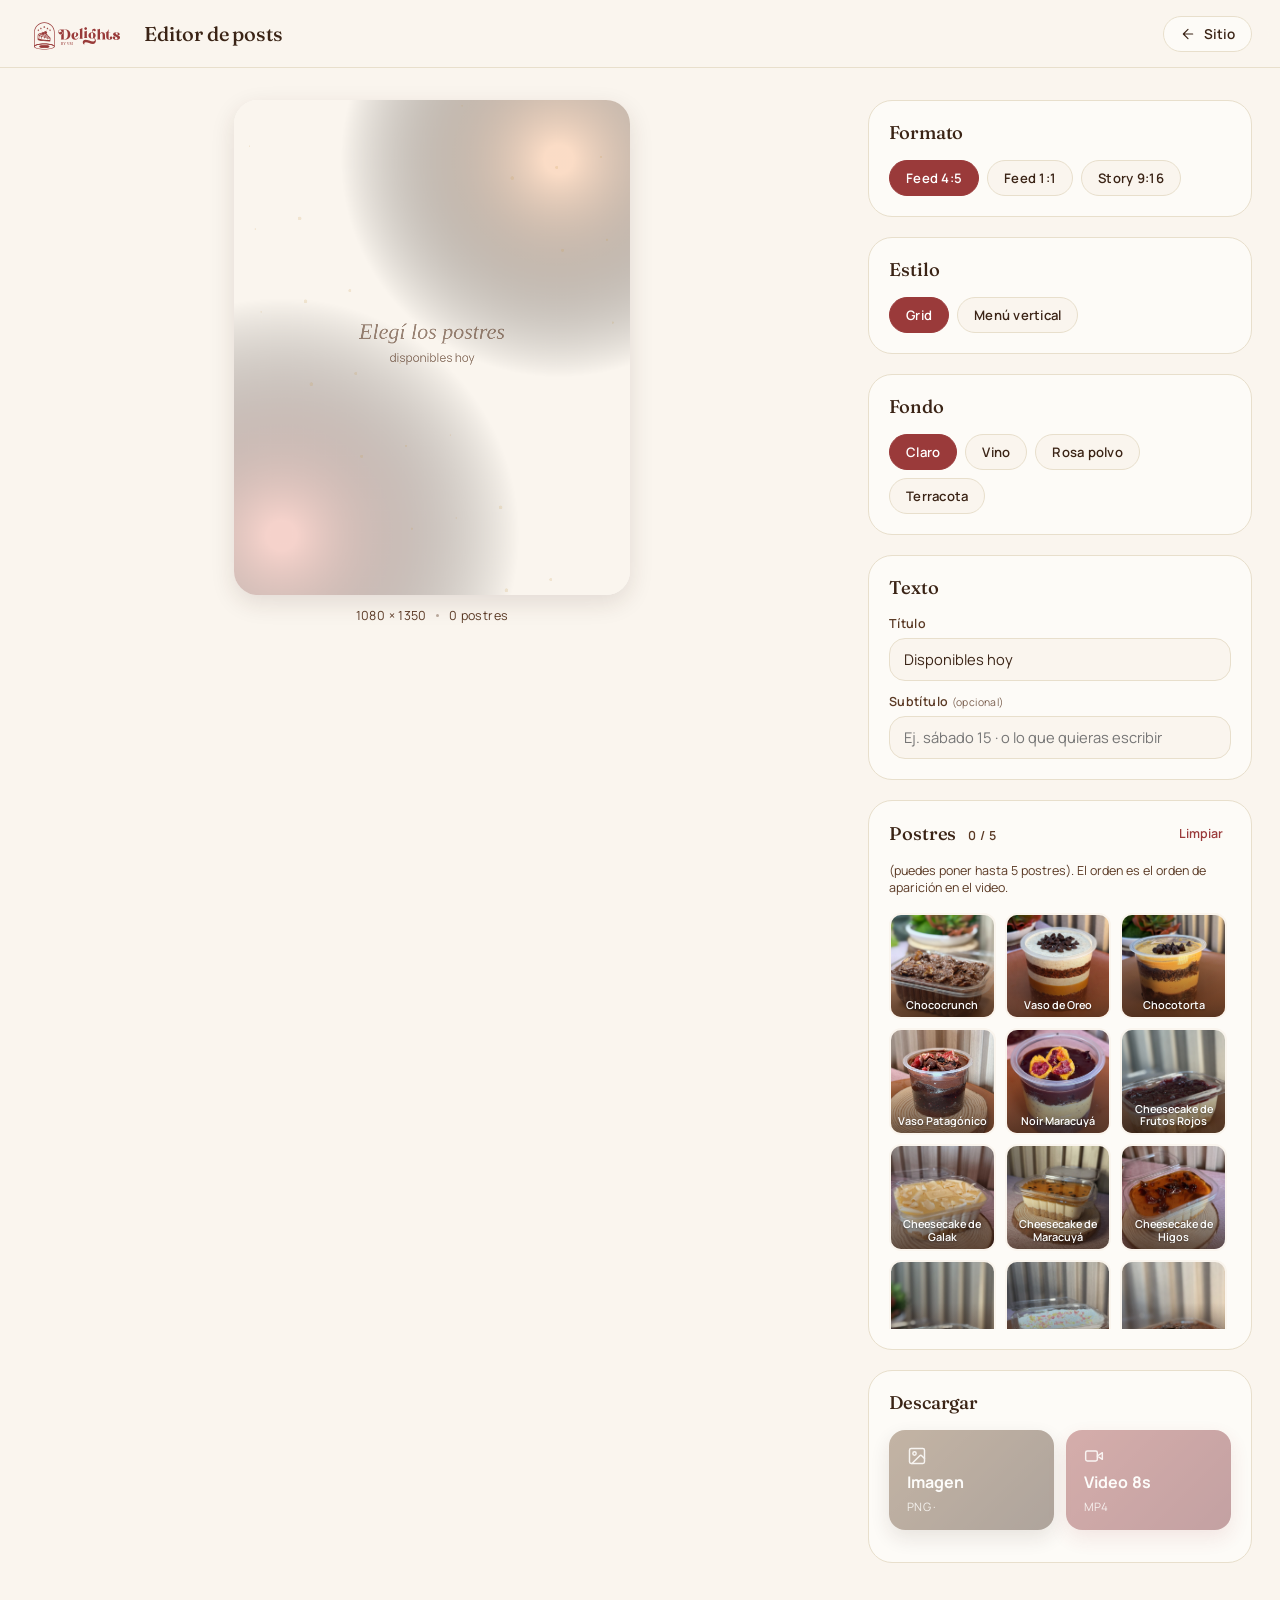
==== posts.html @ 90ce0c89 "Add files via upload" ====
<!DOCTYPE html>
<html lang="es">
<head>
  <meta charset="UTF-8">
  <meta name="viewport" content="width=device-width, initial-scale=1">
  <title>Editor de Posts · Delights by VM</title>
  <meta name="robots" content="noindex, nofollow">
  <link rel="icon" href="assets/logo.svg" type="image/svg+xml">

  <link rel="preconnect" href="https://fonts.googleapis.com">
  <link rel="preconnect" href="https://fonts.gstatic.com" crossorigin>
  <link href="https://fonts.googleapis.com/css2?family=Fraunces:ital,opsz,wght@0,9..144,300..700;1,9..144,300..700&family=Manrope:wght@400;500;600;700;800&display=swap" rel="stylesheet">
  <link rel="stylesheet" href="posts.css">
</head>
<body>

  <header class="tool-head">
    <div class="tool-brand">
      <img src="assets/logo.svg" alt="">
      <div>
        <h1>Editor de posts</h1>
        <span></span>
      </div>
    </div>
    <a class="tool-back" href="index.html" title="Volver al sitio">
      <svg viewBox="0 0 24 24" fill="none" stroke="currentColor" stroke-width="1.75" stroke-linecap="round" stroke-linejoin="round"><path d="m12 19-7-7 7-7M19 12H5"/></svg>
      Sitio
    </a>
  </header>

  <main class="tool-layout">

    <!-- LEFT: preview -->
    <section class="preview-col">
      <div class="preview-frame" id="preview-frame">
        <canvas id="post-canvas" width="1080" height="1350"></canvas>
        <div class="preview-overlay" id="preview-overlay">
          <div class="spinner"></div>
          <span>Preparando…</span>
        </div>
        <div class="rec-badge" id="rec-badge">
          <span class="rec-dot"></span>
          <span>Grabando · <span id="rec-time">0.0</span>s</span>
        </div>
      </div>
      <div class="preview-info">
        <span id="preview-size">1080 × 1350</span>
        <span class="dot"></span>
        <span id="preview-count">0 postres</span>
      </div>
    </section>

    <!-- RIGHT: controls -->
    <aside class="controls-col">

      <!-- FORMATO -->
      <div class="ctrl-block">
        <div class="ctrl-head">
          <h2>Formato</h2>
        </div>
        <div class="chip-row" role="tablist" aria-label="Formato del post">
          <button class="chip active" data-format="portrait" title="Instagram Feed 4:5 (1080×1350)">Feed 4:5</button>
          <button class="chip" data-format="square" title="Instagram Feed 1:1 (1080×1080)">Feed 1:1</button>
          <button class="chip" data-format="story" title="Instagram Story 9:16 (1080×1920)">Story 9:16</button>
        </div>
      </div>

      <!-- ESTILO -->
      <div class="ctrl-block">
        <div class="ctrl-head">
          <h2>Estilo</h2>
        </div>
        <div class="chip-row" role="tablist" aria-label="Estilo de composición">
          <button class="chip active" data-style="grid" title="Grid en 2 columnas con foto grande">Grid </button>
          <button class="chip" data-style="menu" title="Lista vertical estilo menú de boutique">Menú vertical</button>
        </div>
      </div>

      <!-- FONDO -->
      <div class="ctrl-block">
        <div class="ctrl-head">
          <h2>Fondo</h2>
        </div>
        <div class="chip-row" role="tablist" aria-label="Color de fondo">
          <button class="chip active" data-theme="warm" title="Base crema con blush y peach — el original">Claro</button>
          <button class="chip" data-theme="vino" title="Burdeos elegante con detalles crema y oro">Vino </button>
          <button class="chip" data-theme="rosa" title="Blush polvo con gradiente diagonal">Rosa polvo</button>
          <button class="chip" data-theme="terracota" title="Tierra cálida con gradiente diagonal">Terracota</button>
        </div>
      </div>

      <!-- TEXTO -->
      <div class="ctrl-block">
        <div class="ctrl-head">
          <h2>Texto</h2>
        </div>
        <label class="field">
          <span>Título</span>
          <input type="text" id="in-title" value="Disponibles hoy" maxlength="30">
        </label>
        <label class="field">
          <span>Subtítulo <small>(opcional)</small></span>
          <input type="text" id="in-subtitle" placeholder="Ej. sábado 15 · o lo que quieras escribir" maxlength="60">
        </label>
      </div>

      <!-- SELECCIÓN DE POSTRES -->
      <div class="ctrl-block">
        <div class="ctrl-head">
          <h2>Postres <small id="picker-count">0 / 5</small></h2>
          <button class="ctrl-clear" id="btn-clear">Limpiar</button>
        </div>
        <p class="hint"> (puedes poner hasta 5 postres). El orden es el orden de aparición en el video.</p>
        <div class="picker" id="picker"></div>
      </div>

      <!-- DESCARGA -->
      <div class="ctrl-block">
        <div class="ctrl-head">
          <h2>Descargar</h2>
        </div>
        <div class="dl-row">
          <button class="btn-dl btn-img" id="btn-png" disabled>
            <svg viewBox="0 0 24 24" fill="none" stroke="currentColor" stroke-width="1.75" stroke-linecap="round" stroke-linejoin="round"><rect width="18" height="18" x="3" y="3" rx="2"/><circle cx="9" cy="9" r="2"/><path d="m21 15-3.086-3.086a2 2 0 0 0-2.828 0L6 21"/></svg>
            <span class="dl-title">Imagen</span>
            <span class="dl-sub">PNG · </span>
          </button>
          <button class="btn-dl btn-vid" id="btn-mp4" disabled>
            <svg viewBox="0 0 24 24" fill="none" stroke="currentColor" stroke-width="1.75" stroke-linecap="round" stroke-linejoin="round"><path d="m22 8-6 4 6 4V8Z"/><rect width="14" height="12" x="2" y="6" rx="2" ry="2"/></svg>
            <span class="dl-title">Video 8s</span>
            <span class="dl-sub" id="vid-format">MP4</span>
          </button>
        </div>
        <p class="footnote"></p>
      </div>

    </aside>
  </main>

  <!-- Toast -->
  <div class="toast" id="toast"><span id="toast-text"></span></div>

  <script src="products.js"></script>
  <script src="posts.js"></script>
</body>
</html>
---- posts.css ----
/* ================================================================
   DELIGHTS BY VM · Editor de posts (herramienta interna)
   ================================================================ */

:root {
  --cream:      #FAF5EE;
  --cream-2:    #F5EDDF;
  --paper:      #FDFBF7;
  --peach:      #FBD8BF;
  --blush:      #F4C7C0;
  --wine:       #9A3A3A;
  --wine-deep:  #6E1C25;
  --chocolate:  #3B2416;
  --chocolate-2:#5A3924;
  --ink:        #2A1810;
  --gold:       #C8994A;
  --border:     #E8DFCC;

  --f-display: "Fraunces", Georgia, serif;
  --f-body: "Manrope", -apple-system, system-ui, sans-serif;

  --r-md: 1rem;
  --r-lg: 1.5rem;
  --r-pill: 9999px;
  --shadow-sm: 0 2px 8px rgba(59,36,22,.06);
  --shadow-md: 0 8px 24px rgba(59,36,22,.12);
  --shadow-lg: 0 20px 48px rgba(59,36,22,.18);
}

* { margin: 0; padding: 0; box-sizing: border-box; }
html, body { min-height: 100%; }
body {
  font-family: var(--f-body);
  color: var(--chocolate);
  background: var(--cream);
  font-size: 16px;
  -webkit-font-smoothing: antialiased;
  overflow-x: hidden;
}
button { font-family: inherit; cursor: pointer; border: none; background: none; color: inherit; }
input { font-family: inherit; }
img { max-width: 100%; display: block; }

/* ============ HEADER ============ */
.tool-head {
  position: sticky; top: 0; z-index: 30;
  background: rgba(250,245,238,.9);
  backdrop-filter: blur(16px);
  -webkit-backdrop-filter: blur(16px);
  border-bottom: 1px solid var(--border);
  padding: .85rem clamp(1rem, 3vw, 1.75rem);
  display: flex; align-items: center; justify-content: space-between;
}
.tool-brand { display: flex; align-items: center; gap: .75rem; }
.tool-brand img { height: 2.5rem; width: auto; }
.tool-brand h1 { font-family: var(--f-display); font-size: 1.25rem; font-weight: 500; color: var(--chocolate); letter-spacing: -.005em; line-height: 1.1; }
.tool-brand span { font-size: .75rem; color: var(--chocolate-2); letter-spacing: .05em; }
.tool-back {
  display: inline-flex; align-items: center; gap: .5rem;
  padding: .5rem 1rem;
  border-radius: var(--r-pill);
  background: var(--paper);
  border: 1px solid var(--border);
  color: var(--chocolate);
  text-decoration: none;
  font-size: .85rem; font-weight: 600;
  transition: background .2s ease, color .2s ease;
}
.tool-back svg { width: 1rem; height: 1rem; }
.tool-back:hover { background: var(--wine); color: white; border-color: var(--wine); }

/* ============ LAYOUT ============ */
.tool-layout {
  display: grid;
  grid-template-columns: 1fr;
  gap: 1.5rem;
  padding: 1.5rem clamp(1rem, 3vw, 1.75rem) 3rem;
  max-width: 1600px; margin: 0 auto;
}
@media (min-width: 900px) {
  .tool-layout {
    grid-template-columns: minmax(0, 1fr) 24rem;
    gap: 2rem;
    padding-top: 2rem;
  }
}

/* ============ PREVIEW ============ */
.preview-col {
  display: flex;
  flex-direction: column;
  gap: .75rem;
  align-items: center;
}
.preview-frame {
  position: relative;
  background:
    radial-gradient(ellipse at 20% 80%, rgba(244,199,192,.35), transparent 60%),
    radial-gradient(ellipse at 80% 20%, rgba(251,216,191,.35), transparent 60%),
    var(--paper);
  border-radius: var(--r-lg);
  overflow: hidden;
  box-shadow: var(--shadow-md);
  width: 100%;
  max-width: min(560px, calc(100vw - 2rem));
  transition: max-width .3s ease;
}
.preview-frame.square { max-width: min(560px, calc(100vw - 2rem)); }
.preview-frame.story  { max-width: min(400px, calc(100vw - 2rem)); }

@media (min-width: 900px) {
  .preview-frame { max-width: 44vh; }
  .preview-frame.square { max-width: 44vh; }
  .preview-frame.story  { max-width: 30vh; }
}
#post-canvas {
  display: block;
  width: 100%;
  height: auto;
  background: transparent;
}
.preview-overlay {
  position: absolute; inset: 0;
  display: flex; align-items: center; justify-content: center;
  flex-direction: column; gap: 1rem;
  background: rgba(250,245,238,.94);
  color: var(--chocolate-2);
  font-size: .95rem;
  opacity: 0; visibility: hidden;
  transition: opacity .3s ease, visibility .3s ease;
}
.preview-overlay.show { opacity: 1; visibility: visible; }
.spinner {
  width: 2.5rem; height: 2.5rem;
  border: 3px solid var(--border);
  border-top-color: var(--wine);
  border-radius: 50%;
  animation: spin 1s linear infinite;
}
@keyframes spin { to { transform: rotate(360deg); } }
.rec-badge {
  position: absolute; top: 1rem; left: 1rem;
  display: none; align-items: center; gap: .5rem;
  padding: .35rem .8rem;
  border-radius: var(--r-pill);
  background: rgba(154,58,58,.95);
  color: white;
  font-size: .75rem; font-weight: 700;
  letter-spacing: .04em;
  box-shadow: var(--shadow-sm);
}
.rec-badge.show { display: inline-flex; }
.rec-dot {
  width: .55rem; height: .55rem; border-radius: 50%;
  background: white;
  animation: pulse-dot 1s ease-in-out infinite;
}
@keyframes pulse-dot { 0%, 100% { opacity: 1; } 50% { opacity: .3; } }

.preview-info {
  display: inline-flex; align-items: center; gap: .6rem;
  font-size: .78rem;
  color: var(--chocolate-2);
  letter-spacing: .03em;
}
.preview-info .dot { width: 3px; height: 3px; border-radius: 50%; background: var(--chocolate-2); opacity: .4; }

/* ============ CONTROLS ============ */
.controls-col {
  display: flex;
  flex-direction: column;
  gap: 1.25rem;
}
.ctrl-block {
  background: var(--paper);
  border: 1px solid var(--border);
  border-radius: var(--r-lg);
  padding: 1.25rem;
}
.ctrl-head {
  display: flex; align-items: center; justify-content: space-between;
  margin-bottom: 1rem;
}
.ctrl-head h2 {
  font-family: var(--f-display);
  font-size: 1.15rem;
  font-weight: 500;
  color: var(--chocolate);
  letter-spacing: -.005em;
}
.ctrl-head h2 small {
  font-family: var(--f-body);
  font-size: .78rem;
  font-weight: 600;
  color: var(--chocolate-2);
  margin-left: .5rem;
  letter-spacing: .03em;
}
.ctrl-clear {
  font-size: .78rem; font-weight: 600;
  color: var(--wine);
  padding: .25rem .5rem;
  border-radius: var(--r-pill);
  transition: background .2s ease;
}
.ctrl-clear:hover { background: rgba(154,58,58,.08); }

.hint {
  font-size: .78rem;
  color: var(--chocolate-2);
  margin-bottom: 1rem;
  line-height: 1.4;
}

/* Chips */
.chip-row {
  display: flex; gap: .5rem; flex-wrap: wrap;
}
.chip {
  padding: .5rem 1rem;
  border-radius: var(--r-pill);
  background: var(--cream);
  border: 1.5px solid var(--border);
  font-size: .82rem; font-weight: 600;
  color: var(--chocolate);
  letter-spacing: .02em;
  transition: background .25s ease, color .25s ease, border-color .25s ease;
}
.chip:hover { border-color: var(--wine); color: var(--wine); }
.chip.active {
  background: var(--wine);
  color: white;
  border-color: var(--wine);
}

/* Fields */
.field {
  display: block;
  margin-bottom: .8rem;
}
.field:last-child { margin-bottom: 0; }
.field span {
  display: block;
  font-size: .78rem; font-weight: 600;
  color: var(--chocolate-2);
  margin-bottom: .35rem;
  letter-spacing: .03em;
}
.field small { font-weight: 400; opacity: .8; }
.field input {
  width: 100%;
  padding: .65rem .85rem;
  border: 1.5px solid var(--border);
  border-radius: var(--r-md);
  background: var(--cream);
  font-size: .92rem;
  color: var(--chocolate);
  transition: border-color .2s ease, background .2s ease;
}
.field input:focus {
  outline: none;
  border-color: var(--wine);
  background: var(--paper);
}

/* Picker */
.picker {
  display: grid;
  grid-template-columns: repeat(auto-fill, minmax(6rem, 1fr));
  gap: .55rem;
  max-height: 26rem;
  overflow-y: auto;
  padding-right: .25rem;
  scrollbar-width: thin;
  scrollbar-color: var(--border) transparent;
}
.picker::-webkit-scrollbar { width: 6px; }
.picker::-webkit-scrollbar-thumb { background: var(--border); border-radius: 3px; }

.pick-tile {
  position: relative;
  border-radius: .75rem;
  overflow: hidden;
  background: var(--cream);
  border: 2px solid transparent;
  aspect-ratio: 1;
  transition: transform .2s ease, border-color .2s ease, box-shadow .2s ease;
  cursor: pointer;
}
.pick-tile img { width: 100%; height: 100%; object-fit: cover; }
.pick-tile::after {
  content: "";
  position: absolute; inset: 0;
  background: linear-gradient(180deg, transparent 40%, rgba(59,36,22,.75) 100%);
  pointer-events: none;
}
.pick-tile-name {
  position: absolute; bottom: .35rem; left: .4rem; right: .4rem;
  color: white;
  font-size: .68rem;
  font-weight: 600;
  line-height: 1.15;
  z-index: 2;
  overflow: hidden;
  display: -webkit-box;
  -webkit-line-clamp: 2;
  -webkit-box-orient: vertical;
  text-shadow: 0 1px 2px rgba(0,0,0,.4);
}
.pick-tile-index {
  position: absolute; top: .35rem; right: .35rem; z-index: 3;
  width: 1.5rem; height: 1.5rem;
  border-radius: 50%;
  background: var(--wine);
  color: white;
  display: none;
  align-items: center; justify-content: center;
  font-size: .78rem; font-weight: 800;
  box-shadow: var(--shadow-sm);
  animation: pop .35s cubic-bezier(.34,1.56,.64,1);
}
@keyframes pop { from { transform: scale(0); } to { transform: scale(1); } }
.pick-tile.selected .pick-tile-index { display: flex; }
.pick-tile.selected {
  border-color: var(--wine);
  box-shadow: 0 6px 20px rgba(154,58,58,.28);
  transform: translateY(-2px);
}
.pick-tile:hover { border-color: var(--peach); }
.pick-tile.disabled {
  opacity: .4;
  cursor: not-allowed;
}

/* Download buttons */
.dl-row {
  display: grid;
  grid-template-columns: 1fr 1fr;
  gap: .75rem;
}
.btn-dl {
  display: flex;
  flex-direction: column;
  align-items: flex-start;
  gap: .35rem;
  padding: 1rem 1.1rem;
  border-radius: var(--r-md);
  color: white;
  transition: transform .2s ease, box-shadow .2s ease, opacity .2s ease;
  min-height: 5.5rem;
}
.btn-dl svg { width: 1.25rem; height: 1.25rem; opacity: .9; }
.btn-dl .dl-title { font-size: 1rem; font-weight: 700; letter-spacing: .01em; }
.btn-dl .dl-sub { font-size: .72rem; opacity: .85; letter-spacing: .04em; text-transform: uppercase; }
.btn-img { background: linear-gradient(135deg, #6E4B2A 0%, #3B2416 100%); box-shadow: 0 8px 20px rgba(59,36,22,.28); }
.btn-vid { background: linear-gradient(135deg, var(--wine) 0%, var(--wine-deep) 100%); box-shadow: 0 8px 20px rgba(154,58,58,.28); }
.btn-dl:not([disabled]):hover { transform: translateY(-2px); box-shadow: var(--shadow-lg); }
.btn-dl[disabled] { opacity: .4; cursor: not-allowed; }

.footnote {
  font-size: .72rem;
  color: var(--chocolate-2);
  margin-top: .75rem;
  line-height: 1.4;
  opacity: .8;
}

/* ============ TOAST ============ */
.toast {
  position: fixed;
  bottom: 1.25rem; left: 50%;
  transform: translateX(-50%) translateY(1.5rem);
  z-index: 100;
  background: var(--chocolate);
  color: var(--cream);
  padding: .8rem 1.4rem;
  border-radius: var(--r-pill);
  font-size: .88rem; font-weight: 600;
  box-shadow: var(--shadow-lg);
  opacity: 0;
  visibility: hidden;
  pointer-events: none;
  transition: transform .4s cubic-bezier(.34,1.56,.64,1), opacity .3s ease, visibility 0s linear .3s;
  max-width: calc(100vw - 2rem);
}
.toast.show {
  transform: translateX(-50%) translateY(0);
  opacity: 1;
  visibility: visible;
  transition: transform .4s cubic-bezier(.34,1.56,.64,1), opacity .3s ease, visibility 0s linear 0s;
}
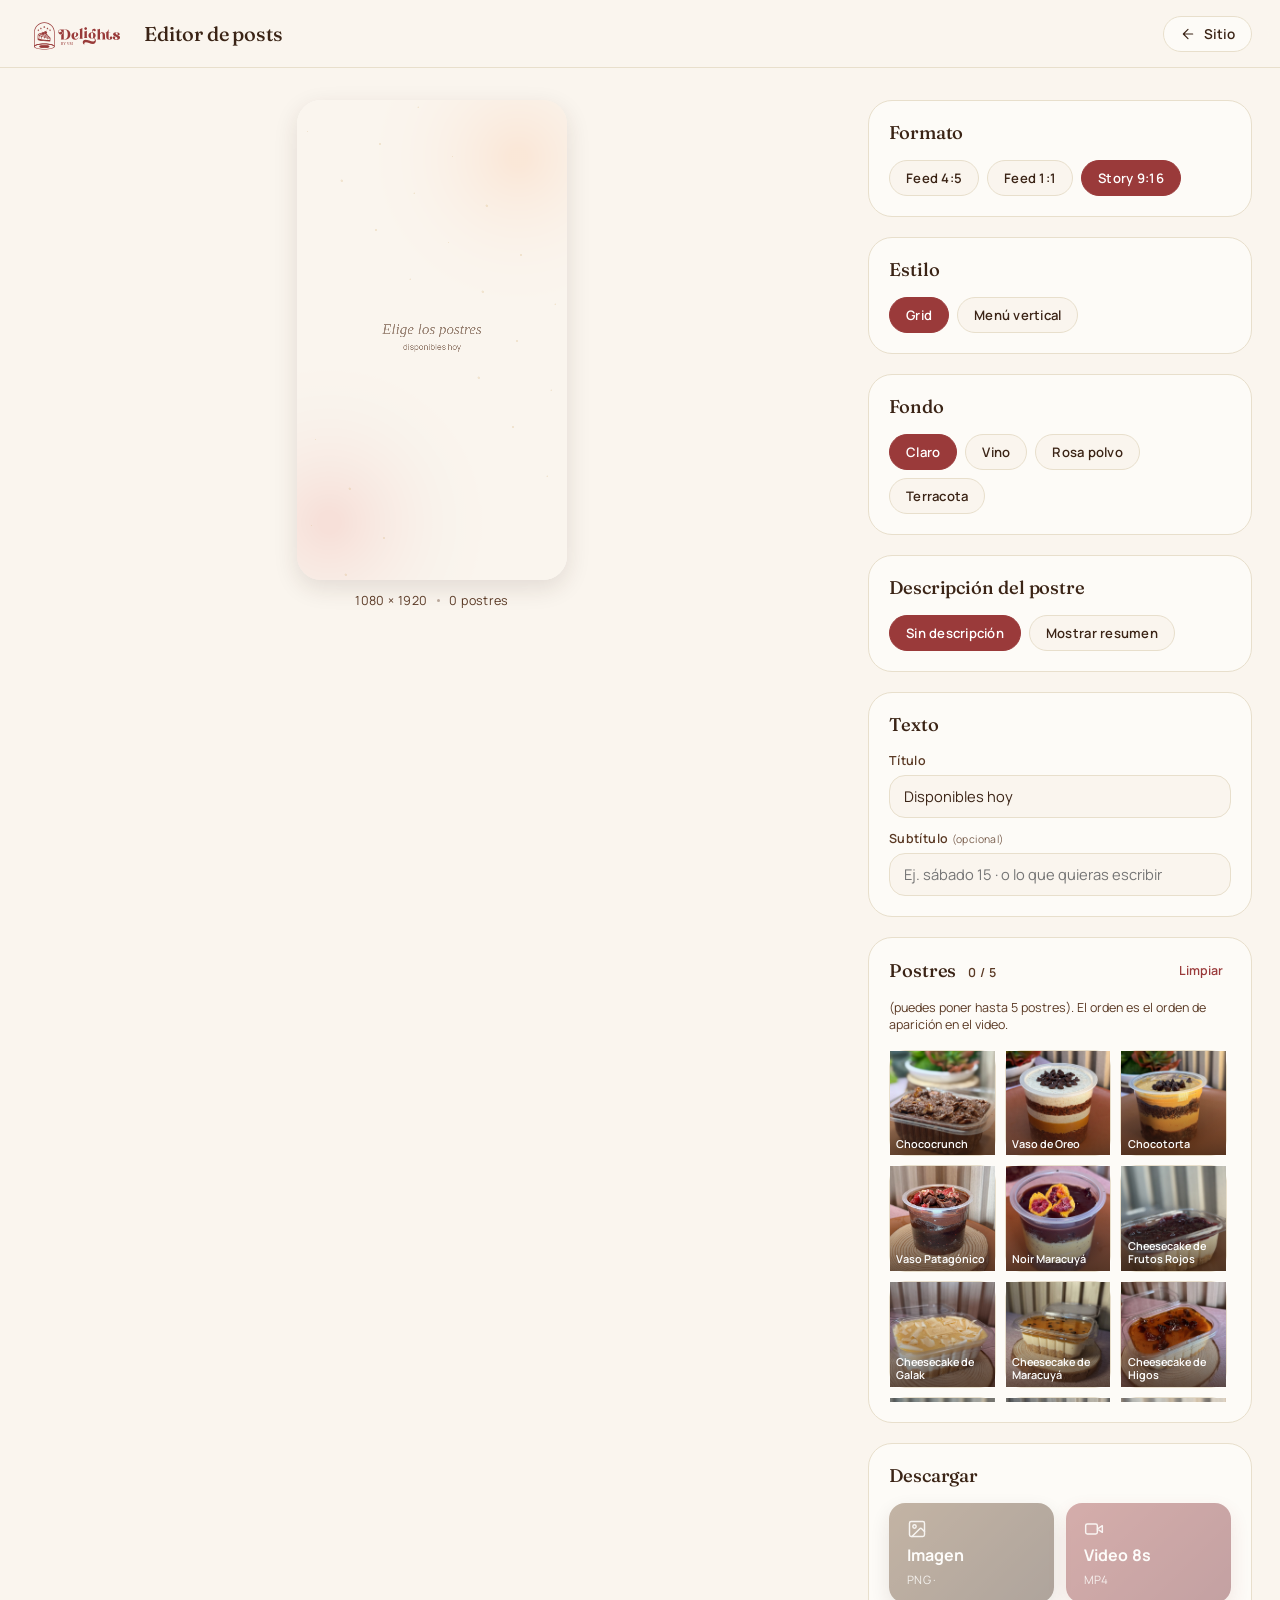
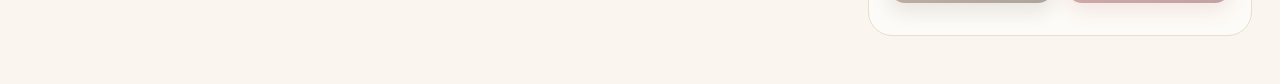
==== commit 779b7298: "Add files via upload" ====
--- a/posts.html
+++ b/posts.html
@@ -59,9 +59,9 @@
           <h2>Formato</h2>
         </div>
         <div class="chip-row" role="tablist" aria-label="Formato del post">
-          <button class="chip active" data-format="portrait" title="Instagram Feed 4:5 (1080×1350)">Feed 4:5</button>
+          <button class="chip" data-format="portrait" title="Instagram Feed 4:5 (1080×1350)">Feed 4:5</button>
           <button class="chip" data-format="square" title="Instagram Feed 1:1 (1080×1080)">Feed 1:1</button>
-          <button class="chip" data-format="story" title="Instagram Story 9:16 (1080×1920)">Story 9:16</button>
+          <button class="chip active" data-format="story" title="Instagram Story 9:16 (1080×1920)">Story 9:16</button>
         </div>
       </div>
 
@@ -71,7 +71,7 @@
           <h2>Estilo</h2>
         </div>
         <div class="chip-row" role="tablist" aria-label="Estilo de composición">
-          <button class="chip active" data-style="grid" title="Grid en 2 columnas con foto grande">Grid </button>
+          <button class="chip active" data-style="grid" title="Fotos redondas centradas en el postre">Grid </button>
           <button class="chip" data-style="menu" title="Lista vertical estilo menú de boutique">Menú vertical</button>
         </div>
       </div>
@@ -86,6 +86,17 @@
           <button class="chip" data-theme="vino" title="Burdeos elegante con detalles crema y oro">Vino </button>
           <button class="chip" data-theme="rosa" title="Blush polvo con gradiente diagonal">Rosa polvo</button>
           <button class="chip" data-theme="terracota" title="Tierra cálida con gradiente diagonal">Terracota</button>
+        </div>
+      </div>
+
+      <!-- DESCRIPCIÓN (toggle) -->
+      <div class="ctrl-block">
+        <div class="ctrl-head">
+          <h2>Descripción del postre</h2>
+        </div>
+        <div class="chip-row" role="tablist" aria-label="Mostrar descripción">
+          <button class="chip active" data-desc="off" title="Solo nombre y precio">Sin descripción</button>
+          <button class="chip" data-desc="on" title="Incluye un resumen breve de cada postre">Mostrar resumen</button>
         </div>
       </div>
 
--- a/posts.css
+++ b/posts.css
@@ -264,11 +264,12 @@
 }
 
 /* Picker */
+/* Picker base (versión lista cómoda en mobile) */
 .picker {
-  display: grid;
-  grid-template-columns: repeat(auto-fill, minmax(6rem, 1fr));
-  gap: .55rem;
-  max-height: 26rem;
+  display: flex;
+  flex-direction: column;
+  gap: .5rem;
+  max-height: 22rem;
   overflow-y: auto;
   padding-right: .25rem;
   scrollbar-width: thin;
@@ -279,59 +280,88 @@
 
 .pick-tile {
   position: relative;
-  border-radius: .75rem;
-  overflow: hidden;
+  display: flex;
+  align-items: center;
+  justify-content: space-between;
+  padding: .75rem 1rem;
+  border-radius: var(--r-md);
   background: var(--cream);
-  border: 2px solid transparent;
-  aspect-ratio: 1;
-  transition: transform .2s ease, border-color .2s ease, box-shadow .2s ease;
+  border: 1.5px solid var(--border);
+  transition: all .2s ease;
   cursor: pointer;
-}
-.pick-tile img { width: 100%; height: 100%; object-fit: cover; }
-.pick-tile::after {
-  content: "";
-  position: absolute; inset: 0;
-  background: linear-gradient(180deg, transparent 40%, rgba(59,36,22,.75) 100%);
-  pointer-events: none;
-}
+  text-align: left;
+}
+.pick-tile img { display: none; }
+.pick-tile::after { display: none; }
+
 .pick-tile-name {
-  position: absolute; bottom: .35rem; left: .4rem; right: .4rem;
-  color: white;
-  font-size: .68rem;
+  font-size: .88rem;
   font-weight: 600;
-  line-height: 1.15;
-  z-index: 2;
-  overflow: hidden;
-  display: -webkit-box;
-  -webkit-line-clamp: 2;
-  -webkit-box-orient: vertical;
-  text-shadow: 0 1px 2px rgba(0,0,0,.4);
-}
+  color: var(--chocolate);
+  line-height: 1.2;
+}
+
 .pick-tile-index {
-  position: absolute; top: .35rem; right: .35rem; z-index: 3;
-  width: 1.5rem; height: 1.5rem;
+  position: static;
+  width: 1.4rem;
+  height: 1.4rem;
   border-radius: 50%;
   background: var(--wine);
   color: white;
   display: none;
-  align-items: center; justify-content: center;
-  font-size: .78rem; font-weight: 800;
-  box-shadow: var(--shadow-sm);
-  animation: pop .35s cubic-bezier(.34,1.56,.64,1);
-}
-@keyframes pop { from { transform: scale(0); } to { transform: scale(1); } }
-.pick-tile.selected .pick-tile-index { display: flex; }
+  align-items: center;
+  justify-content: center;
+  font-size: .75rem;
+  font-weight: 800;
+  flex-shrink: 0;
+  margin-left: .5rem;
+}
+
 .pick-tile.selected {
   border-color: var(--wine);
-  box-shadow: 0 6px 20px rgba(154,58,58,.28);
-  transform: translateY(-2px);
-}
-.pick-tile:hover { border-color: var(--peach); }
+  background: #FAF0E6;
+  box-shadow: 0 2px 8px rgba(154,58,58,.12);
+}
+.pick-tile.selected .pick-tile-name {
+  color: var(--wine-deep);
+  font-weight: 700;
+}
+.pick-tile.selected .pick-tile-index {
+  display: inline-flex;
+}
+.pick-tile:hover { border-color: var(--wine); }
 .pick-tile.disabled {
   opacity: .4;
   cursor: not-allowed;
 }
 
+/* En Desktop se vuelve a mostrar como cuadricula con foto */
+@media (min-width: 900px) {
+  .picker {
+    display: grid;
+    grid-template-columns: repeat(auto-fill, minmax(6rem, 1fr));
+    gap: .55rem;
+  }
+  .pick-tile {
+    flex-direction: column;
+    padding: 0;
+    aspect-ratio: 1;
+    justify-content: flex-end;
+  }
+  .pick-tile img { display: block; width: 100%; height: 100%; object-fit: cover; }
+  .pick-tile::after {
+    display: block; content: ""; position: absolute; inset: 0;
+    background: linear-gradient(180deg, transparent 40%, rgba(59,36,22,.75) 100%);
+  }
+  .pick-tile-name {
+    position: absolute; bottom: .35rem; left: .4rem; right: .4rem;
+    color: white; font-size: .68rem; z-index: 2;
+    display: -webkit-box; -webkit-line-clamp: 2; -webkit-box-orient: vertical;
+  }
+  .pick-tile-index {
+    position: absolute; top: .35rem; right: .35rem;
+  }
+}
 /* Download buttons */
 .dl-row {
   display: grid;
